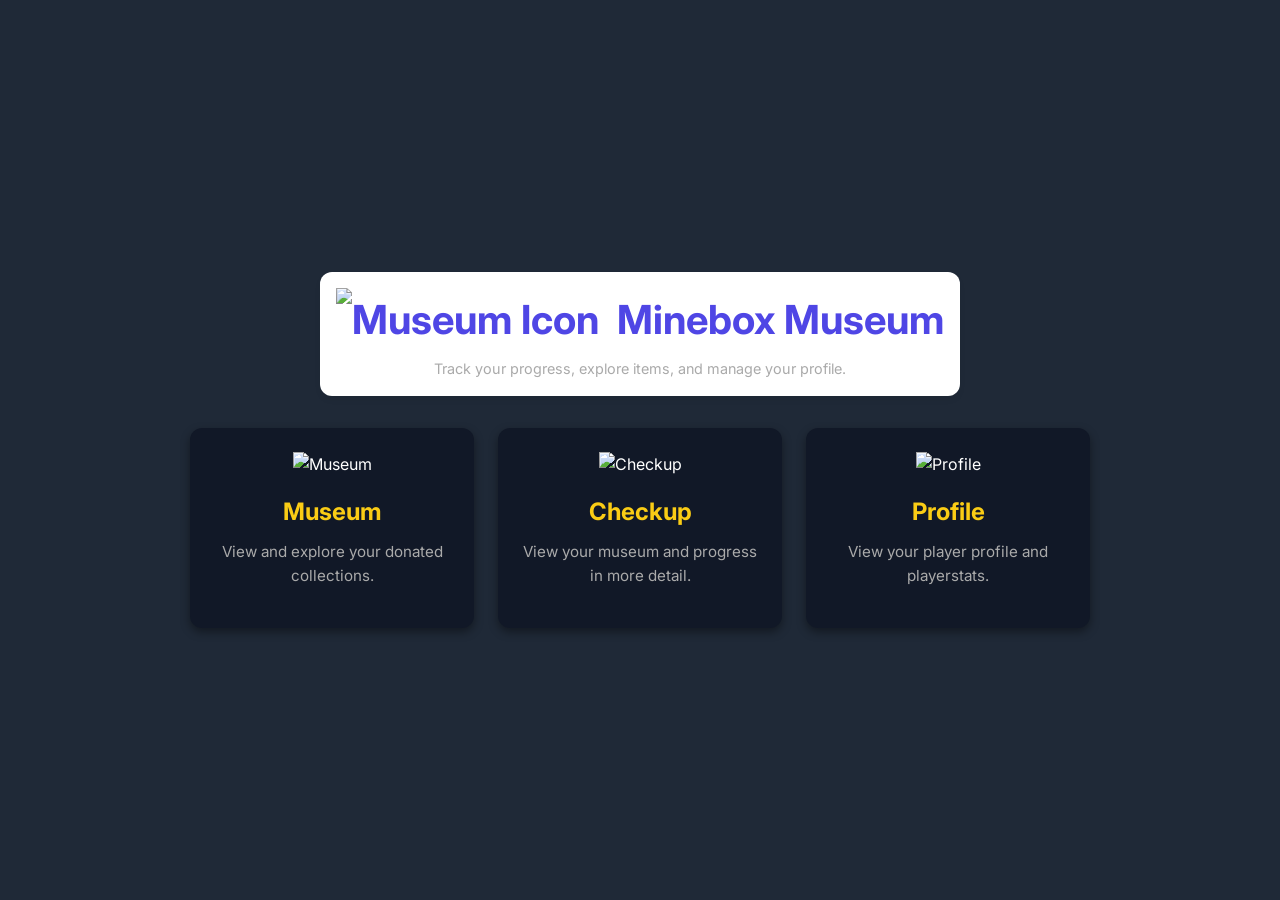
==== index.html @ c3d8159b "Add files via upload" ====
<!DOCTYPE html>
<html lang="en">
<head>
  <meta charset="UTF-8">
  <meta name="viewport" content="width=device-width, initial-scale=1.0">
  <title>Minebox Home</title>
  <link rel="stylesheet" href="style.css">
  <link rel="stylesheet" href="index.css">
  <link href="https://fonts.googleapis.com/css2?family=Inter:wght@400;600;700&display=swap" rel="stylesheet">

</head>
<body>
  <header class="header">
    <div class="header-left">
      <h1>
        <img src="pictures/skills/museum.png" alt="Museum Icon" class="title-icon">
        Minebox Museum
      </h1>
      <span class="subtitle">Track your progress, explore items, and manage your profile.</span>
    </div>
  </header>

  <div class="card-container">
<div class="card" data-link="museum.html">
      <img src="pictures/skills/museum.png" alt="Museum">
      <h2>Museum</h2>
      <p>View and explore your donated collections.</p>
    </div>

<div class="card" data-link="checkup.html">
      <img src="pictures/skills/enchanted-museum.gif" alt="Checkup">
      <h2>Checkup</h2>
      <p>View your museum and progress in more detail.</p>
    </div>

<div class="card" data-link="profile.html">
      <img src="https://vzge.me/head/50/Guest" alt="Profile">
      <h2>Profile</h2>
      <p>View your player profile and playerstats.</p>
    </div>
  </div>

  <script src="index.js"></script>
</body>
</html>
---- style.css ----
/* ============================= */
/*        GLOBAL STYLES          */
/* ============================= */

:root {
    --primary-color: #4f46e5;   /* Indigo */
    --secondary-color: #facc15; /* Yellow */
    --bg-color: #f9fafb;        /* Light background */
    --text-color: #111827;      /* Dark text */
    --border-radius: 12px;
    --transition-speed: 0.3s;
    --font-family: 'Inter', sans-serif;
}

* {
    margin: 0;
    padding: 0;
    box-sizing: border-box;
    font-family: var(--font-family);
    cursor: default;
}

body {
    background-color: var(--bg-color);
    color: var(--text-color);
    line-height: 1.6;
    transition: background-color var(--transition-speed), color var(--transition-speed);
}

a {
    text-decoration: none;
    color: var(--primary-color);
    transition: color var(--transition-speed);
}

a:hover {
    color: var(--secondary-color);
}

/* ============================= */
/*        LAYOUT & CONTAINERS    */
/* ============================= */

.container {
    width: 90%;
    max-width: 1200px;
    margin: 0 auto;
    padding: 2rem 0;
}

header {
    display: flex;
    justify-content: space-between;
    align-items: center;
    padding: 1rem 0;
    background-color: white;
    box-shadow: 0 4px 6px rgba(0,0,0,0.05);
    border-radius: var(--border-radius);
    transition: background-color var(--transition-speed);
}

nav ul {
    display: flex;
    list-style: none;
    gap: 1.5rem;
}

main {
    padding: 3rem 0;
}

footer {
    text-align: center;
    padding: 2rem 0;
    font-size: 0.9rem;
    color: #6b7280;
}

/* ============================= */
/*        BUTTON STYLES          */
/* ============================= */

.button {
    display: inline-block;
    background-color: var(--primary-color);
    color: white;
    padding: 0.7rem 1.5rem;
    border-radius: var(--border-radius);
    font-weight: 600;
    cursor: pointer;
    transition: all var(--transition-speed);
}

.button:hover {
    background-color: var(--secondary-color);
    transform: translateY(-2px);
    box-shadow: 0 4px 15px rgba(0,0,0,0.2);
}
input{
  cursor: auto;
}
/* ============================= */
/*        CARD COMPONENT         */
/* ============================= */

.card {
    background-color: white;
    padding: 2rem;
    border-radius: var(--border-radius);
    box-shadow: 0 8px 16px rgba(0,0,0,0.1);
    transition: transform var(--transition-speed), box-shadow var(--transition-speed);
}

.card:hover {
    transform: translateY(-5px);
    box-shadow: 0 12px 24px rgba(0,0,0,0.15);
}

/* ============================= */
/*        RESPONSIVE GRID        */
/* ============================= */

.grid {
    display: grid;
    gap: 2rem;
    grid-template-columns: repeat(auto-fit, minmax(250px, 1fr));
}

/* ============================= */
/*        DARK MODE              */
/* ============================= */

@media (prefers-color-scheme: dark) {
    :root {
        --bg-color: #1f2937;
        --text-color: #f3f4f6;
        --primary-color: #6366f1;
        --secondary-color: #fbbf24;
    }

    body {
        background-color: var(--bg-color);
        color: var(--text-color);
    }

    header, .card {
        background-color: #111827;
        color: var(--text-color);
    }

    a {
        color: var(--primary-color);
    }
}

/* ============================= */
/*        ANIMATIONS             */
/* ============================= */

.fade-in {
    opacity: 0;
    animation: fadeIn var(--transition-speed) ease-in forwards;
}

@keyframes fadeIn {
    to {
        opacity: 1;
    }
}

/* ============================= */
/*        UTILITIES              */
/* ============================= */

.text-center { text-align: center; }
.mt-2 { margin-top: 0.5rem; }
.mt-4 { margin-top: 1rem; }
.mb-2 { margin-bottom: 0.5rem; }
.mb-4 { margin-bottom: 1rem; }
---- index.css ----
:root {
      --primary-color: #4f46e5;
      --secondary-color: #facc15;
      --bg-color: #1f2937;
      --card-bg: #111827;
      --text-color: #fff;
    }

    body {
      margin: 0;
      font-family: "Segoe UI", sans-serif;
      background: var(--bg-color);
      color: var(--text-color);
      display: flex;
      flex-direction: column;
      align-items: center;
      justify-content: center;
      min-height: 100vh;
    }

    header {
      text-align: center;
      margin-bottom: 2rem;
      padding: 1rem;
      cursor: default;

    }

    header h1 {
      font-size: 2.5rem;
      margin: 0;
      color: var(--primary-color);
    }

    header p {
      font-size: 1.2rem;
      color: #ccc;
    }

    .card-container {
      display: grid;
      grid-template-columns: repeat(auto-fit, minmax(250px, 1fr));
      gap: 1.5rem;
      width: 90%;
      max-width: 900px;
    }

    .card {
      background: var(--card-bg);
      border-radius: 12px;
      padding: 1.5rem;
      text-align: center;
      box-shadow: 0 4px 10px rgba(0,0,0,0.4);
      transition: transform 0.2s ease, box-shadow 0.2s ease;
      
    }

    .card:hover {
      transform: translateY(-5px);
      box-shadow: 0 6px 14px rgba(0,0,0,0.6);
    }

    .card img {
      width: 64px;
      height: 64px;
      margin-bottom: 1rem;
      image-rendering: pixelated;
    }

    .card h2 {
      margin: 0 0 0.5rem;
      color: var(--secondary-color);
      cursor: default;
    }

    .card p {
      margin: 0 0 1rem;
      font-size: 0.95rem;
      color: #aaa;
      cursor: default;

    }

    .card a {
      display: inline-block;
      padding: 0.5rem 1.2rem;
      background: var(--primary-color);
      color: #fff;
      text-decoration: none;
      border-radius: 8px;
      transition: background 0.2s ease;
    }

    .card a:hover {
      background: #275876;
    }
.title-icon {
  width: 32px;
  height: 32px;
  margin-right: 0.6rem;
}

.subtitle {
  display: block;
  font-size: 0.9rem;
  font-weight: 400;
  margin-top: 0.3rem;
  color: #aaa;
}
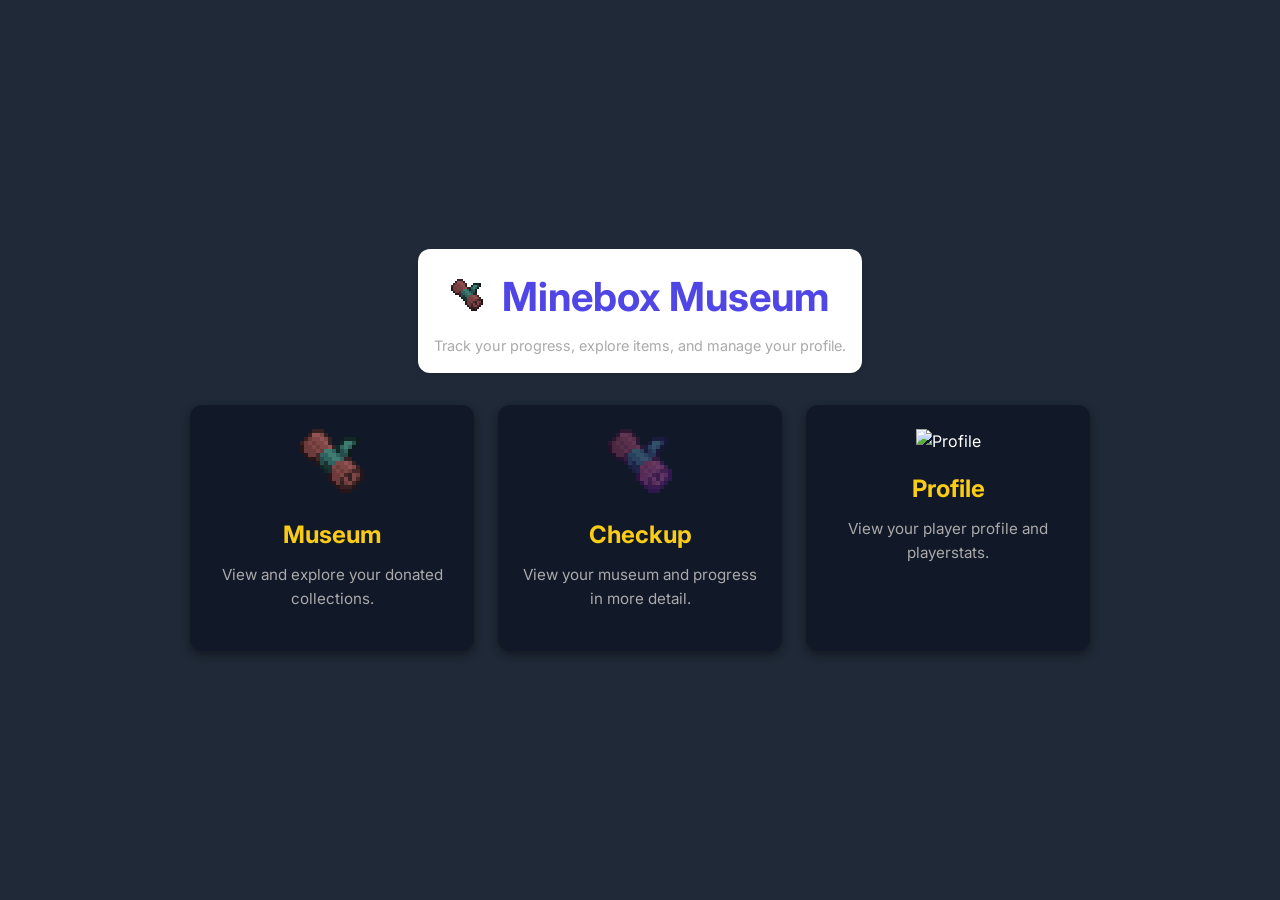
==== commit 2b899f84: "Update index.html" ====
--- a/index.html
+++ b/index.html
@@ -21,7 +21,7 @@
   </header>
 
   <div class="card-container">
-<div class="card" data-link="museum.html">
+<div class="card" data-link="/museum/museum.html">
       <img src="pictures/skills/museum.png" alt="Museum">
       <h2>Museum</h2>
       <p>View and explore your donated collections.</p>
@@ -43,3 +43,4 @@
   <script src="index.js"></script>
 </body>
 </html>
+
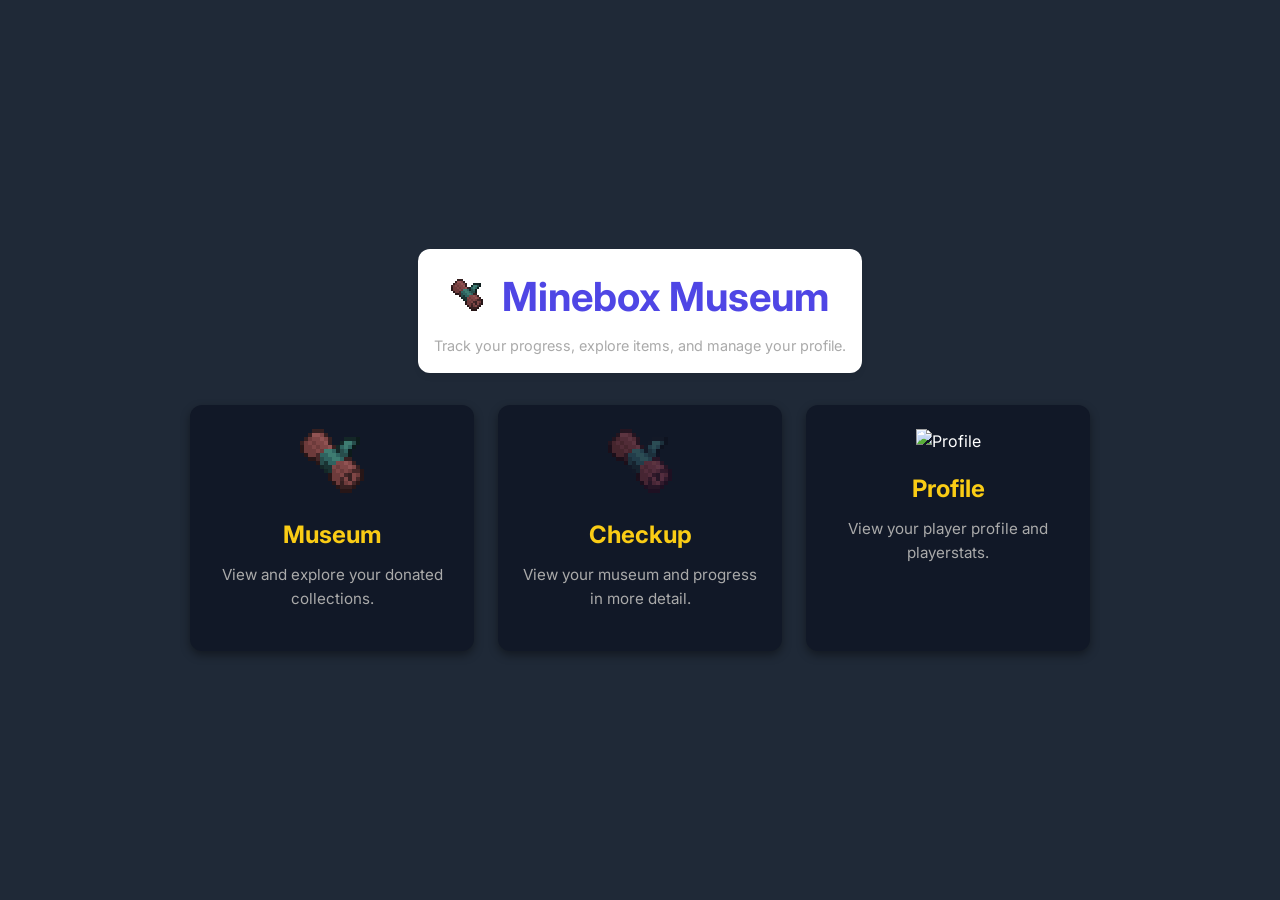
==== commit 6dc6bc7a: "Fix link in card to museum page" ====
--- a/index.html
+++ b/index.html
@@ -21,7 +21,7 @@
   </header>
 
   <div class="card-container">
-<div class="card" data-link="/museum/museum.html">
+<div class="card" data-link="/Minebox-Museum//museum/museum.html">
       <img src="pictures/skills/museum.png" alt="Museum">
       <h2>Museum</h2>
       <p>View and explore your donated collections.</p>
@@ -44,3 +44,4 @@
 </body>
 </html>
 
+
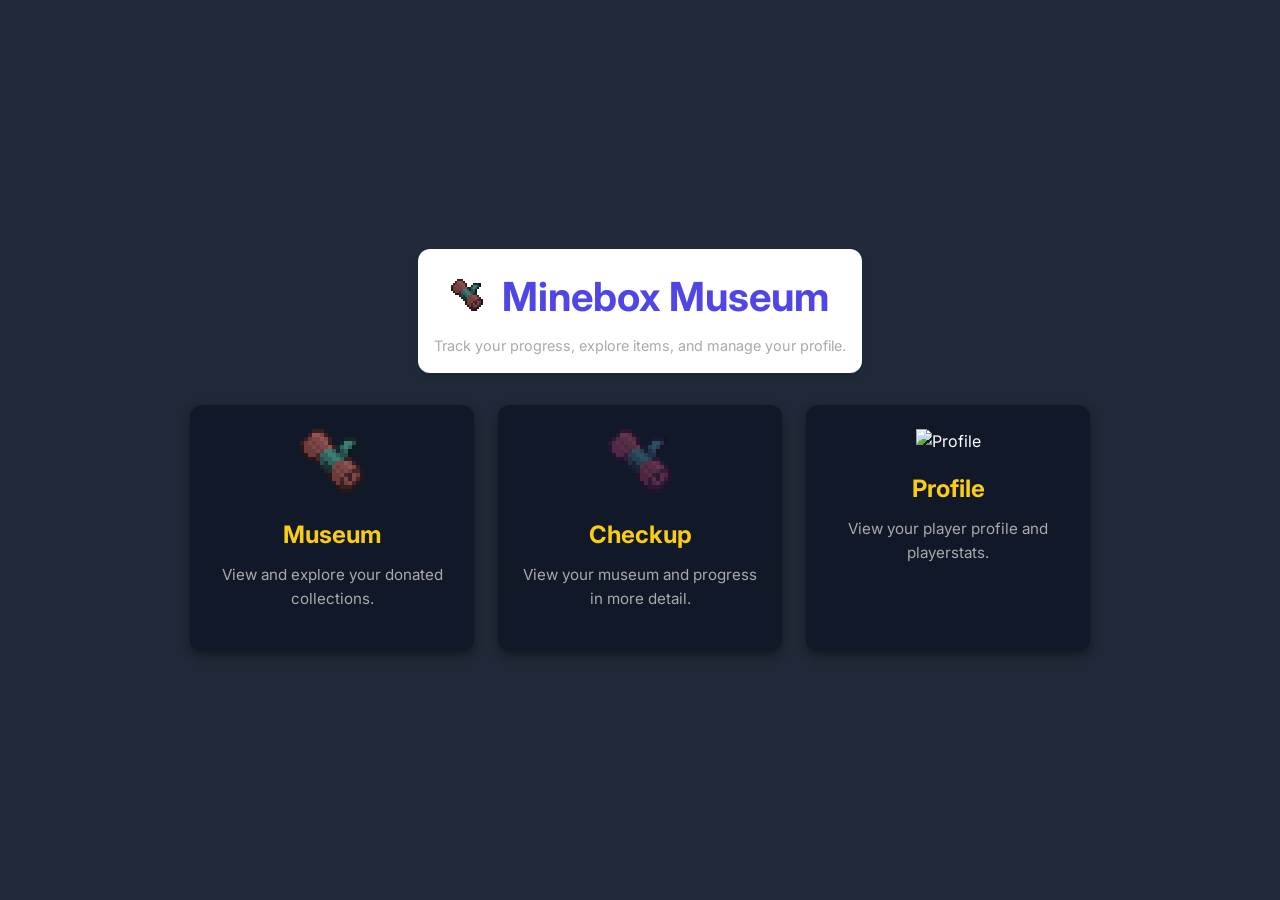
==== commit 50b75a94: "Fix links in card elements in index.html Updated links in card elements to reflect new paths." ====
--- a/index.html
+++ b/index.html
@@ -21,19 +21,19 @@
   </header>
 
   <div class="card-container">
-<div class="card" data-link="/Minebox-Museum//museum/museum.html">
+<div class="card" data-link="/Minebox-Museum/museum/museum.html">
       <img src="pictures/skills/museum.png" alt="Museum">
       <h2>Museum</h2>
       <p>View and explore your donated collections.</p>
     </div>
 
-<div class="card" data-link="checkup.html">
+<div class="card" data-link="/Minebox-Museum/checkup/checkup.html">
       <img src="pictures/skills/enchanted-museum.gif" alt="Checkup">
       <h2>Checkup</h2>
       <p>View your museum and progress in more detail.</p>
     </div>
 
-<div class="card" data-link="profile.html">
+<div class="card" data-link="/Minebox-Museum/profile/profile.html">
       <img src="https://vzge.me/head/50/Guest" alt="Profile">
       <h2>Profile</h2>
       <p>View your player profile and playerstats.</p>
@@ -45,3 +45,4 @@
 </html>
 
 
+
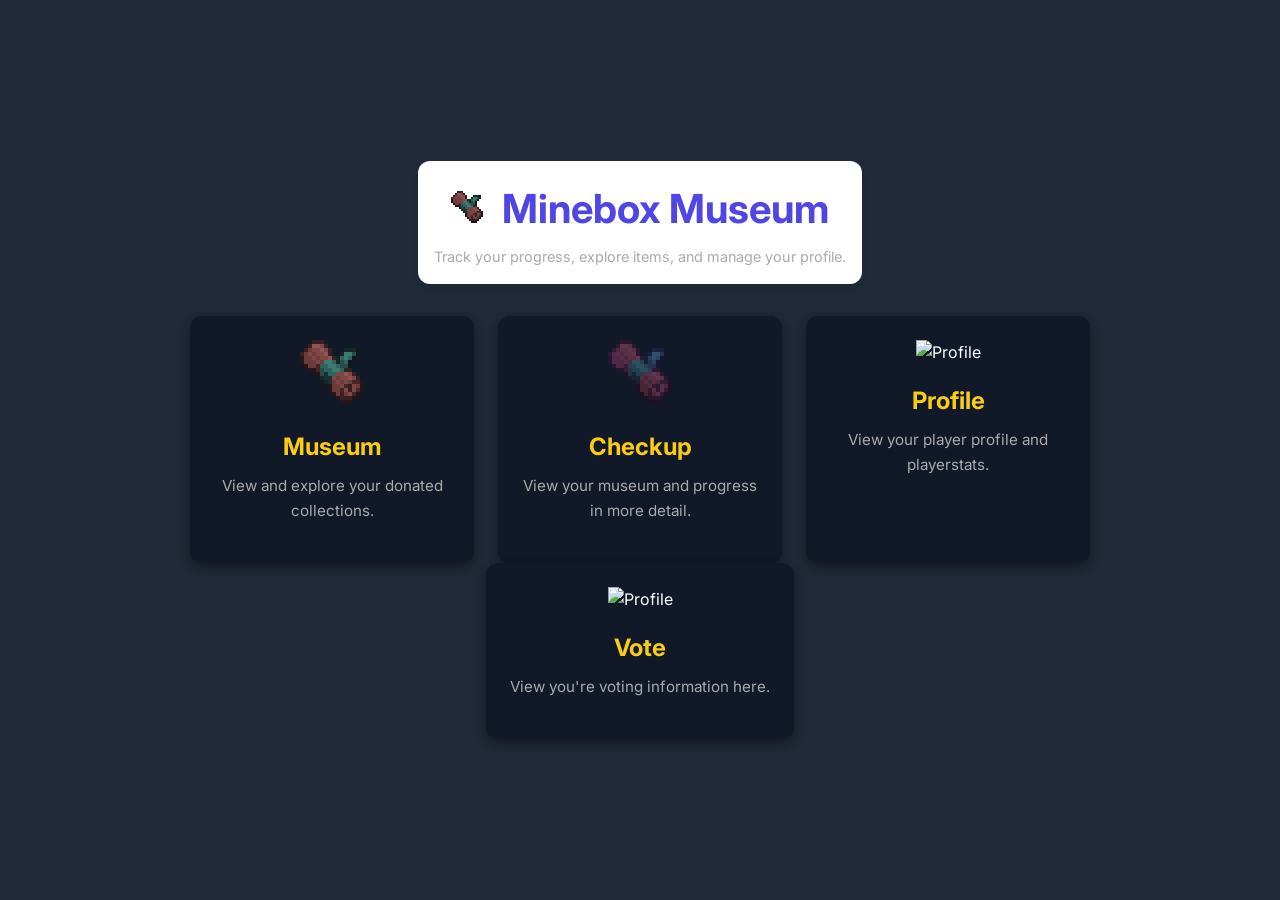
==== commit 1ba24bfc: "Add voting card to index.html Added a new voting card to the card container." ====
--- a/index.html
+++ b/index.html
@@ -39,6 +39,12 @@
       <p>View your player profile and playerstats.</p>
     </div>
   </div>
+  <div class="card" data-link="/Minebox-Museum/vote/vote.html">
+      <img src="https://vzge.me/head/50/Guest" alt="Profile">
+      <h2>Vote</h2>
+      <p>View you're voting information here.</p>
+    </div>
+  </div>
 
   <script src="index.js"></script>
 </body>
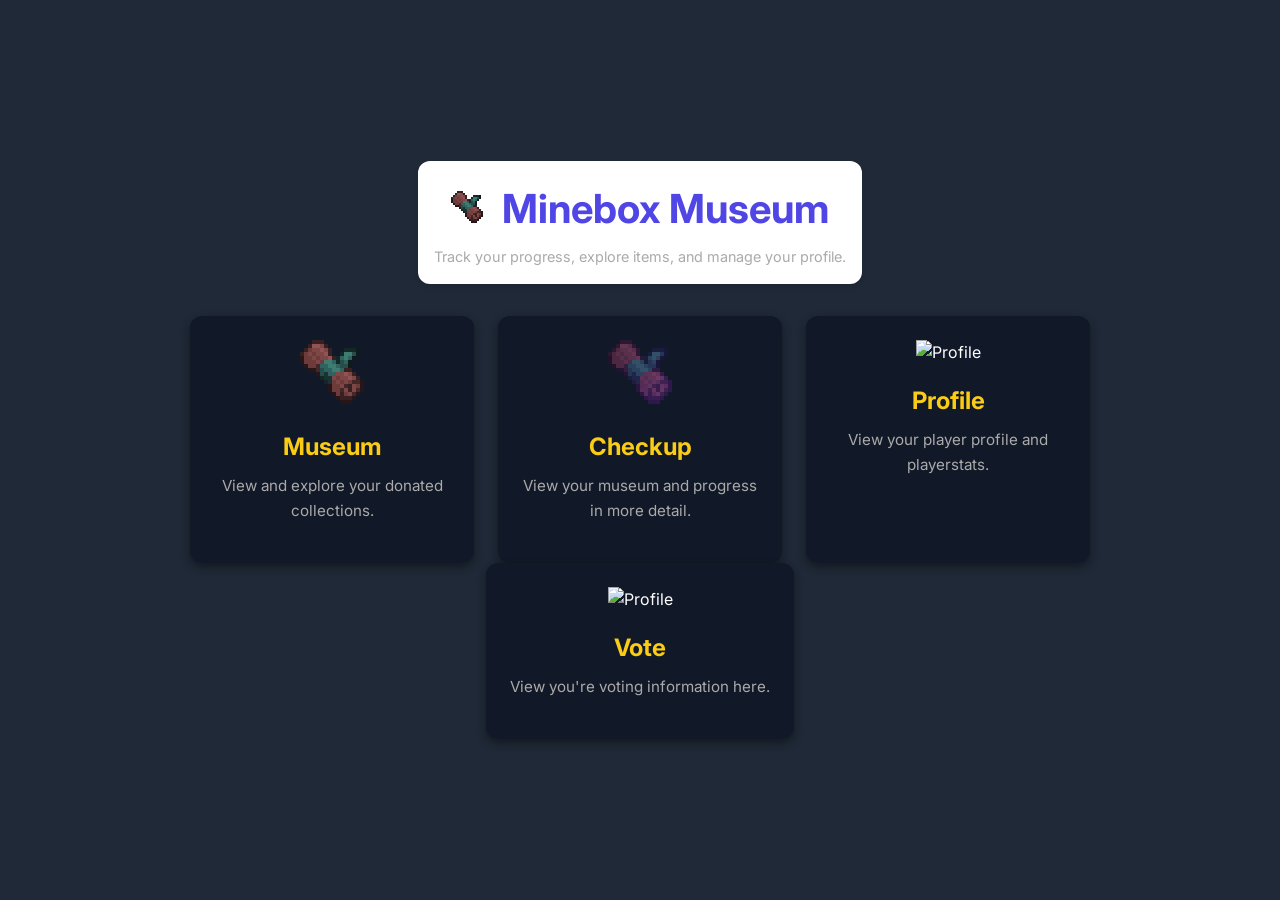
==== commit 3285d488: "Fix HTML formatting and structure" ====
--- a/index.html
+++ b/index.html
@@ -39,7 +39,8 @@
       <p>View your player profile and playerstats.</p>
     </div>
   </div>
-  <div class="card" data-link="/Minebox-Museum/vote/vote.html">
+  
+<div class="card" data-link="/Minebox-Museum/vote/vote.html">
       <img src="https://vzge.me/head/50/Guest" alt="Profile">
       <h2>Vote</h2>
       <p>View you're voting information here.</p>
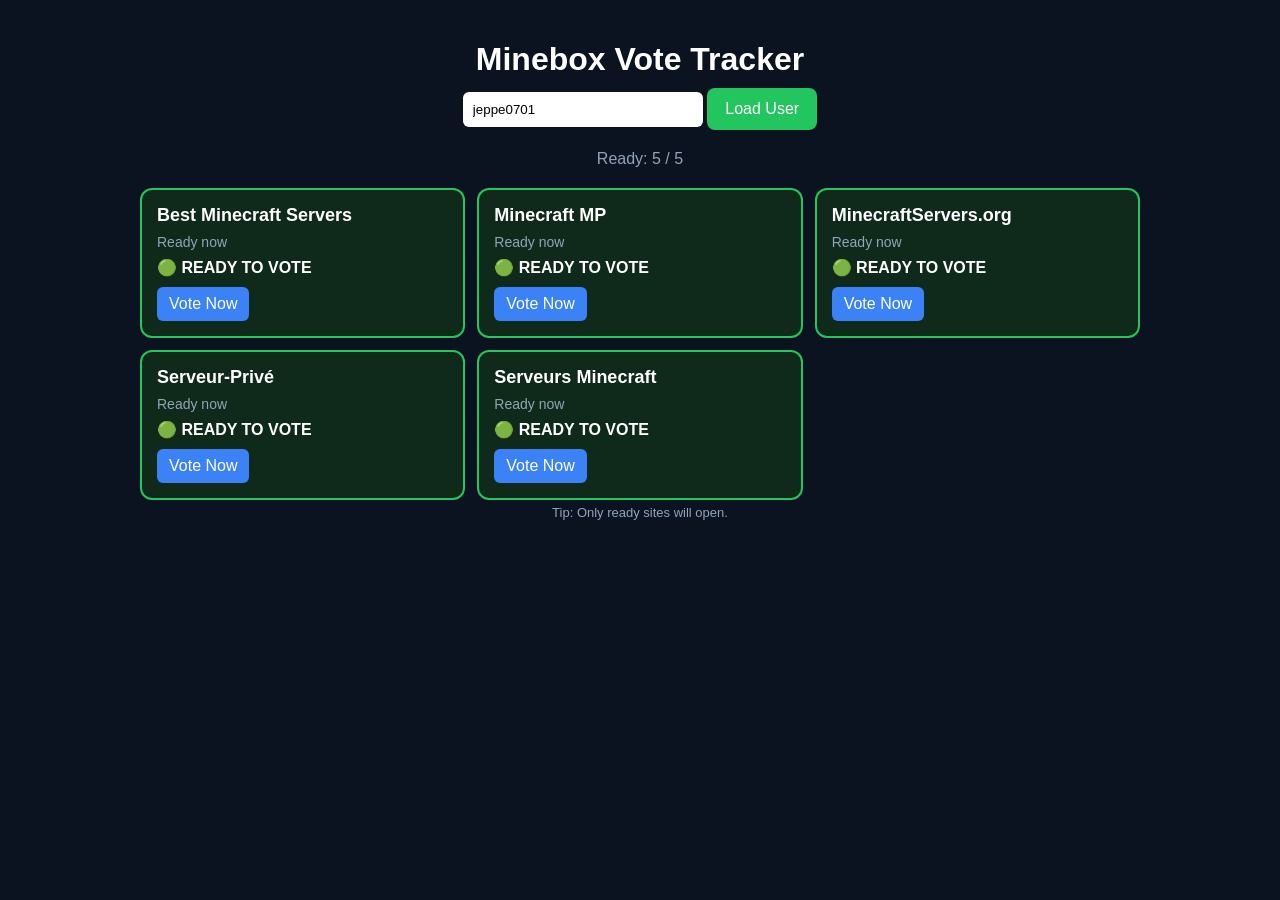
==== commit e94efe30: "Add files via upload" ====
--- a/index.html
+++ b/index.html
@@ -1,55 +1,303 @@
 <!DOCTYPE html>
-<html lang="en">
+<html>
 <head>
-  <meta charset="UTF-8">
-  <meta name="viewport" content="width=device-width, initial-scale=1.0">
-  <title>Minebox Home</title>
-  <link rel="stylesheet" href="style.css">
-  <link rel="stylesheet" href="index.css">
-  <link href="https://fonts.googleapis.com/css2?family=Inter:wght@400;600;700&display=swap" rel="stylesheet">
-
+    <title>Minebox Vote Tracker</title>
+
+    <style>
+    body {
+        margin: 0;
+        font-family: Arial, sans-serif;
+        background: #0b1220;
+        color: white;
+        padding: 20px;
+    }
+
+    h1 {
+        text-align: center;
+        margin-bottom: 10px;
+    }
+
+    #summary {
+        text-align: center;
+        margin-bottom: 20px;
+        color: #94a3b8;
+    }
+
+    .grid {
+        display: grid;
+        grid-template-columns: repeat(auto-fit, minmax(250px, 1fr));
+        gap: 12px;
+        max-width: 1000px;
+        margin: auto;
+    }
+
+    .card {
+        padding: 15px;
+        border-radius: 12px;
+        background: #1f2937;
+        border: 2px solid transparent;
+    }
+
+    .ready {
+        border-color: #22c55e;
+        background: #0f2a1b;
+    }
+
+    .waiting {
+        border-color: #ef4444;
+    }
+
+    .title {
+        font-weight: bold;
+        font-size: 18px;
+        margin-bottom: 8px;
+    }
+
+    .time {
+        color: #94a3b8;
+        font-size: 14px;
+        margin-bottom: 8px;
+    }
+
+    .status {
+        margin-bottom: 10px;
+        font-weight: bold;
+    }
+
+    a {
+        display: inline-block;
+        padding: 8px 12px;
+        background: #3b82f6;
+        color: white;
+        text-decoration: none;
+        border-radius: 6px;
+    }
+    button {
+    padding: 12px 18px;
+    border: none;
+    border-radius: 8px;
+    cursor: pointer;
+    font-size: 16px;
+    background: #22c55e;
+    color: white;
+}
+
+button:hover {
+    opacity: 0.9;
+}
+</style>
 </head>
 <body>
-  <header class="header">
-    <div class="header-left">
-      <h1>
-        <img src="pictures/skills/museum.png" alt="Museum Icon" class="title-icon">
-        Minebox Museum
-      </h1>
-      <span class="subtitle">Track your progress, explore items, and manage your profile.</span>
-    </div>
-  </header>
-
-  <div class="card-container">
-<div class="card" data-link="/Minebox-Museum/museum/museum.html">
-      <img src="pictures/skills/museum.png" alt="Museum">
-      <h2>Museum</h2>
-      <p>View and explore your donated collections.</p>
-    </div>
-
-<div class="card" data-link="/Minebox-Museum/checkup/checkup.html">
-      <img src="pictures/skills/enchanted-museum.gif" alt="Checkup">
-      <h2>Checkup</h2>
-      <p>View your museum and progress in more detail.</p>
-    </div>
-
-<div class="card" data-link="/Minebox-Museum/profile/profile.html">
-      <img src="https://vzge.me/head/50/Guest" alt="Profile">
-      <h2>Profile</h2>
-      <p>View your player profile and playerstats.</p>
-    </div>
-  </div>
-  
-<div class="card" data-link="/Minebox-Museum/vote/vote.html">
-      <img src="https://vzge.me/head/50/Guest" alt="Profile">
-      <h2>Vote</h2>
-      <p>View you're voting information here.</p>
-    </div>
-  </div>
-
-  <script src="index.js"></script>
+
+<h1>Minebox Vote Tracker</h1>
+
+<div style="text-align:center; margin-bottom:20px;">
+    <input
+        id="usernameInput"
+        placeholder="Enter username"
+        value="jeppe0701"
+        style="
+            padding:10px;
+            border-radius:6px;
+            border:none;
+            width:220px;
+        "
+    >
+
+    <button id="loadUserBtn">
+        Load User
+    </button>
+</div>
+
+<div id="summary">Loading...</div>
+
+<div id="votes" class="grid">Loading...</div>
+
+<div id="hint" style="text-align:center; color:#94a3b8; font-size:13px; margin-top:5px;">
+    Tip: Only ready sites will open.
+</div>
 </body>
-</html>
-
-
-
+
+    <script>
+    
+let currentUser = "jeppe0701";
+
+if ("Notification" in window && Notification.permission !== "granted") {
+    Notification.requestPermission();
+}
+const SITES = {
+  "Best Minecraft Servers": {
+    name: "Best Minecraft Servers",
+    url: "https://best-minecraft-servers.co/server-minebox.26336/vote"
+  },
+  "Minecraft-MP.com": {
+    name: "Minecraft MP",
+    url: "https://minecraft-mp.com/server/358777/vote"
+  },
+  "MinecraftServers.org": {
+    name: "MinecraftServers.org",
+    url: "https://minecraftservers.org/vote/668761"
+  },
+  "ServeurPrive": {
+    name: "Serveur-Privé",
+    url: "https://serveur-prive.net/minecraft/minebox/vote"
+  },
+  "Serveurs Minecraft": {
+    name: "Serveurs Minecraft",
+    url: "https://www.serveursminecraft.org/serveur/6292/"
+  }
+};
+
+let voteData = {};
+let readySites = [];
+let previousState = {};
+
+function notify(siteName, url) {
+
+    if (Notification.permission !== "granted") return;
+
+    const notification = new Notification("🟢 Vote Ready!", {
+        body: `${siteName} is ready to vote`,
+        icon: "https://www.minecraft.net/etc.clientlibs/minecraft/clientlibs/main/resources/favicon.ico"
+    });
+
+    // 🔥 click opens site
+    notification.onclick = () => {
+        window.open(url, "_blank");
+    };
+}
+
+function render() {
+    const container = document.getElementById("votes");
+
+    const now = Date.now();
+
+    const entries = Object.keys(SITES).map(siteKey => {
+
+        const dateString = voteData[siteKey];
+
+        const voteTime = dateString ? new Date(dateString).getTime() : null;
+
+        // 🔥 KEY FIX: if missing from API → READY
+        const ready = !voteTime;
+
+        let diff = null;
+
+        if (!ready) {
+            diff = voteTime - now;
+        }
+
+        return {
+            site: siteKey,
+            voteTime,
+            diff,
+            ready
+        };
+    });
+
+    entries.sort((a, b) => b.ready - a.ready);
+
+    let readyCount = 0;
+    readySites = [];
+
+    container.innerHTML = "";
+
+    for (const item of entries) {
+
+        const siteInfo = SITES[item.site];
+const wasReady = previousState[item.site];
+const isReady = item.ready;
+
+// 🔥 trigger ONLY when it changes from false → true
+if (!wasReady && isReady) {
+    notify(siteInfo.name, siteInfo.url);
+}
+
+previousState[item.site] = isReady;
+        if (item.ready) {
+            readyCount++;
+            if (siteInfo?.url) {
+                readySites.push(siteInfo.url);
+            }
+        }
+
+        let statusText;
+
+        if (item.ready) {
+            statusText = "🟢 READY TO VOTE";
+        } else {
+            const hours = Math.floor(item.diff / 3600000);
+            const minutes = Math.floor((item.diff % 3600000) / 60000);
+            const seconds = Math.floor((item.diff % 60000) / 1000);
+
+            statusText = `⏳ ${hours}h ${minutes}m ${seconds}s`;
+        }
+
+        container.innerHTML += `
+            <div class="card ${item.ready ? "ready" : "waiting"}">
+
+                <div class="title">
+                    ${siteInfo.name}
+                </div>
+
+                <div class="time">
+                    ${item.ready ? "Ready now" : new Date(item.voteTime).toLocaleString()}
+                </div>
+
+                <div class="status">
+                    ${statusText}
+                </div>
+
+                <a href="${siteInfo.url}" target="_blank">
+                    Vote Now
+                </a>
+
+            </div>
+        `;
+    }
+
+    document.getElementById("summary").innerText =
+        `Ready: ${readyCount} / ${entries.length}`;
+}
+
+async function loadVotes() {
+  try {
+const res = await fetch(
+    `https://api.minebox.co/votes/${currentUser}`
+);
+voteData = await res.json();
+    render();
+  } catch (err) {
+    document.getElementById("votes").innerHTML =
+      "Failed to load API data.";
+    console.error(err);
+  }
+}
+
+// initial load
+loadVotes();
+
+// live updates
+setInterval(render, 1000);
+setInterval(loadVotes, 60000);
+document
+    .getElementById("loadUserBtn")
+    .addEventListener("click", () => {
+
+        const username =
+            document
+                .getElementById("usernameInput")
+                .value
+                .trim();
+
+        if (!username) {
+            alert("Enter a username.");
+            return;
+        }
+
+        currentUser = username;
+
+        loadVotes();
+    });
+</script>
+</html>
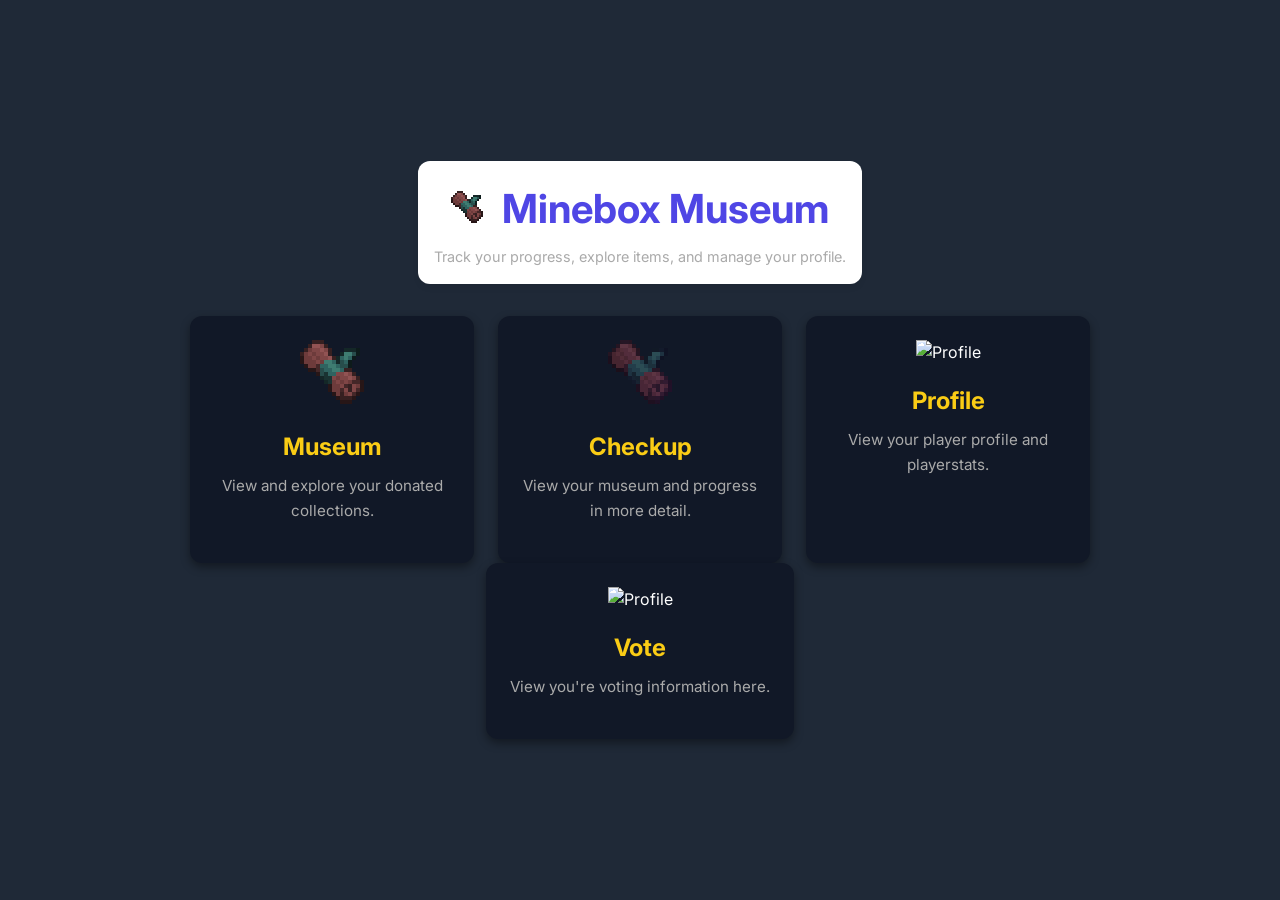
==== commit 0cbb249a: "Revert index.html to previous commit" ====
--- a/index.html
+++ b/index.html
@@ -1,303 +1,54 @@
-<!DOCTYPE html>
-<html>
-<head>
-    <title>Minebox Vote Tracker</title>
-
-    <style>
-    body {
-        margin: 0;
-        font-family: Arial, sans-serif;
-        background: #0b1220;
-        color: white;
-        padding: 20px;
-    }
-
-    h1 {
-        text-align: center;
-        margin-bottom: 10px;
-    }
-
-    #summary {
-        text-align: center;
-        margin-bottom: 20px;
-        color: #94a3b8;
-    }
-
-    .grid {
-        display: grid;
-        grid-template-columns: repeat(auto-fit, minmax(250px, 1fr));
-        gap: 12px;
-        max-width: 1000px;
-        margin: auto;
-    }
-
-    .card {
-        padding: 15px;
-        border-radius: 12px;
-        background: #1f2937;
-        border: 2px solid transparent;
-    }
-
-    .ready {
-        border-color: #22c55e;
-        background: #0f2a1b;
-    }
-
-    .waiting {
-        border-color: #ef4444;
-    }
-
-    .title {
-        font-weight: bold;
-        font-size: 18px;
-        margin-bottom: 8px;
-    }
-
-    .time {
-        color: #94a3b8;
-        font-size: 14px;
-        margin-bottom: 8px;
-    }
-
-    .status {
-        margin-bottom: 10px;
-        font-weight: bold;
-    }
-
-    a {
-        display: inline-block;
-        padding: 8px 12px;
-        background: #3b82f6;
-        color: white;
-        text-decoration: none;
-        border-radius: 6px;
-    }
-    button {
-    padding: 12px 18px;
-    border: none;
-    border-radius: 8px;
-    cursor: pointer;
-    font-size: 16px;
-    background: #22c55e;
-    color: white;
-}
-
-button:hover {
-    opacity: 0.9;
-}
-</style>
-</head>
-<body>
-
-<h1>Minebox Vote Tracker</h1>
-
-<div style="text-align:center; margin-bottom:20px;">
-    <input
-        id="usernameInput"
-        placeholder="Enter username"
-        value="jeppe0701"
-        style="
-            padding:10px;
-            border-radius:6px;
-            border:none;
-            width:220px;
-        "
-    >
-
-    <button id="loadUserBtn">
-        Load User
-    </button>
-</div>
-
-<div id="summary">Loading...</div>
-
-<div id="votes" class="grid">Loading...</div>
-
-<div id="hint" style="text-align:center; color:#94a3b8; font-size:13px; margin-top:5px;">
-    Tip: Only ready sites will open.
-</div>
-</body>
-
-    <script>
-    
-let currentUser = "jeppe0701";
-
-if ("Notification" in window && Notification.permission !== "granted") {
-    Notification.requestPermission();
-}
-const SITES = {
-  "Best Minecraft Servers": {
-    name: "Best Minecraft Servers",
-    url: "https://best-minecraft-servers.co/server-minebox.26336/vote"
-  },
-  "Minecraft-MP.com": {
-    name: "Minecraft MP",
-    url: "https://minecraft-mp.com/server/358777/vote"
-  },
-  "MinecraftServers.org": {
-    name: "MinecraftServers.org",
-    url: "https://minecraftservers.org/vote/668761"
-  },
-  "ServeurPrive": {
-    name: "Serveur-Privé",
-    url: "https://serveur-prive.net/minecraft/minebox/vote"
-  },
-  "Serveurs Minecraft": {
-    name: "Serveurs Minecraft",
-    url: "https://www.serveursminecraft.org/serveur/6292/"
-  }
-};
-
-let voteData = {};
-let readySites = [];
-let previousState = {};
-
-function notify(siteName, url) {
-
-    if (Notification.permission !== "granted") return;
-
-    const notification = new Notification("🟢 Vote Ready!", {
-        body: `${siteName} is ready to vote`,
-        icon: "https://www.minecraft.net/etc.clientlibs/minecraft/clientlibs/main/resources/favicon.ico"
-    });
-
-    // 🔥 click opens site
-    notification.onclick = () => {
-        window.open(url, "_blank");
-    };
-}
-
-function render() {
-    const container = document.getElementById("votes");
-
-    const now = Date.now();
-
-    const entries = Object.keys(SITES).map(siteKey => {
-
-        const dateString = voteData[siteKey];
-
-        const voteTime = dateString ? new Date(dateString).getTime() : null;
-
-        // 🔥 KEY FIX: if missing from API → READY
-        const ready = !voteTime;
-
-        let diff = null;
-
-        if (!ready) {
-            diff = voteTime - now;
-        }
-
-        return {
-            site: siteKey,
-            voteTime,
-            diff,
-            ready
-        };
-    });
-
-    entries.sort((a, b) => b.ready - a.ready);
-
-    let readyCount = 0;
-    readySites = [];
-
-    container.innerHTML = "";
-
-    for (const item of entries) {
-
-        const siteInfo = SITES[item.site];
-const wasReady = previousState[item.site];
-const isReady = item.ready;
-
-// 🔥 trigger ONLY when it changes from false → true
-if (!wasReady && isReady) {
-    notify(siteInfo.name, siteInfo.url);
-}
-
-previousState[item.site] = isReady;
-        if (item.ready) {
-            readyCount++;
-            if (siteInfo?.url) {
-                readySites.push(siteInfo.url);
-            }
-        }
-
-        let statusText;
-
-        if (item.ready) {
-            statusText = "🟢 READY TO VOTE";
-        } else {
-            const hours = Math.floor(item.diff / 3600000);
-            const minutes = Math.floor((item.diff % 3600000) / 60000);
-            const seconds = Math.floor((item.diff % 60000) / 1000);
-
-            statusText = `⏳ ${hours}h ${minutes}m ${seconds}s`;
-        }
-
-        container.innerHTML += `
-            <div class="card ${item.ready ? "ready" : "waiting"}">
-
-                <div class="title">
-                    ${siteInfo.name}
-                </div>
-
-                <div class="time">
-                    ${item.ready ? "Ready now" : new Date(item.voteTime).toLocaleString()}
-                </div>
-
-                <div class="status">
-                    ${statusText}
-                </div>
-
-                <a href="${siteInfo.url}" target="_blank">
-                    Vote Now
-                </a>
-
-            </div>
-        `;
-    }
-
-    document.getElementById("summary").innerText =
-        `Ready: ${readyCount} / ${entries.length}`;
-}
-
-async function loadVotes() {
-  try {
-const res = await fetch(
-    `https://api.minebox.co/votes/${currentUser}`
-);
-voteData = await res.json();
-    render();
-  } catch (err) {
-    document.getElementById("votes").innerHTML =
-      "Failed to load API data.";
-    console.error(err);
-  }
-}
-
-// initial load
-loadVotes();
-
-// live updates
-setInterval(render, 1000);
-setInterval(loadVotes, 60000);
-document
-    .getElementById("loadUserBtn")
-    .addEventListener("click", () => {
-
-        const username =
-            document
-                .getElementById("usernameInput")
-                .value
-                .trim();
-
-        if (!username) {
-            alert("Enter a username.");
-            return;
-        }
-
-        currentUser = username;
-
-        loadVotes();
-    });
-</script>
-</html>+<!DOCTYPE html>
+<html lang="en">
+<head>
+  <meta charset="UTF-8">
+  <meta name="viewport" content="width=device-width, initial-scale=1.0">
+  <title>Minebox Home</title>
+  <link rel="stylesheet" href="style.css">
+  <link rel="stylesheet" href="index.css">
+  <link href="https://fonts.googleapis.com/css2?family=Inter:wght@400;600;700&display=swap" rel="stylesheet">
+
+</head>
+<body>
+  <header class="header">
+    <div class="header-left">
+      <h1>
+        <img src="pictures/skills/museum.png" alt="Museum Icon" class="title-icon">
+        Minebox Museum
+      </h1>
+      <span class="subtitle">Track your progress, explore items, and manage your profile.</span>
+    </div>
+  </header>
+
+  <div class="card-container">
+<div class="card" data-link="/Minebox-Museum/museum/museum.html">
+      <img src="pictures/skills/museum.png" alt="Museum">
+      <h2>Museum</h2>
+      <p>View and explore your donated collections.</p>
+    </div>
+
+<div class="card" data-link="/Minebox-Museum/checkup/checkup.html">
+      <img src="pictures/skills/enchanted-museum.gif" alt="Checkup">
+      <h2>Checkup</h2>
+      <p>View your museum and progress in more detail.</p>
+    </div>
+
+<div class="card" data-link="/Minebox-Museum/profile/profile.html">
+      <img src="https://vzge.me/head/50/Guest" alt="Profile">
+      <h2>Profile</h2>
+      <p>View your player profile and playerstats.</p>
+    </div>
+  </div>
+  
+<div class="card" data-link="/Minebox-Museum/vote/vote.html">
+      <img src="https://vzge.me/head/50/Guest" alt="Profile">
+      <h2>Vote</h2>
+      <p>View you're voting information here.</p>
+    </div>
+  </div>
+
+  <script src="index.js"></script>
+</body>
+</html>
+
+
--- a/style.css
+++ b/style.css
@@ -0,0 +1,179 @@
+/* ============================= */
+/*        GLOBAL STYLES          */
+/* ============================= */
+
+:root {
+    --primary-color: #4f46e5;   /* Indigo */
+    --secondary-color: #facc15; /* Yellow */
+    --bg-color: #f9fafb;        /* Light background */
+    --text-color: #111827;      /* Dark text */
+    --border-radius: 12px;
+    --transition-speed: 0.3s;
+    --font-family: 'Inter', sans-serif;
+}
+
+* {
+    margin: 0;
+    padding: 0;
+    box-sizing: border-box;
+    font-family: var(--font-family);
+    cursor: default;
+}
+
+body {
+    background-color: var(--bg-color);
+    color: var(--text-color);
+    line-height: 1.6;
+    transition: background-color var(--transition-speed), color var(--transition-speed);
+}
+
+a {
+    text-decoration: none;
+    color: var(--primary-color);
+    transition: color var(--transition-speed);
+}
+
+a:hover {
+    color: var(--secondary-color);
+}
+
+/* ============================= */
+/*        LAYOUT & CONTAINERS    */
+/* ============================= */
+
+.container {
+    width: 90%;
+    max-width: 1200px;
+    margin: 0 auto;
+    padding: 2rem 0;
+}
+
+header {
+    display: flex;
+    justify-content: space-between;
+    align-items: center;
+    padding: 1rem 0;
+    background-color: white;
+    box-shadow: 0 4px 6px rgba(0,0,0,0.05);
+    border-radius: var(--border-radius);
+    transition: background-color var(--transition-speed);
+}
+
+nav ul {
+    display: flex;
+    list-style: none;
+    gap: 1.5rem;
+}
+
+main {
+    padding: 3rem 0;
+}
+
+footer {
+    text-align: center;
+    padding: 2rem 0;
+    font-size: 0.9rem;
+    color: #6b7280;
+}
+
+/* ============================= */
+/*        BUTTON STYLES          */
+/* ============================= */
+
+.button {
+    display: inline-block;
+    background-color: var(--primary-color);
+    color: white;
+    padding: 0.7rem 1.5rem;
+    border-radius: var(--border-radius);
+    font-weight: 600;
+    cursor: pointer;
+    transition: all var(--transition-speed);
+}
+
+.button:hover {
+    background-color: var(--secondary-color);
+    transform: translateY(-2px);
+    box-shadow: 0 4px 15px rgba(0,0,0,0.2);
+}
+input{
+  cursor: auto;
+}
+/* ============================= */
+/*        CARD COMPONENT         */
+/* ============================= */
+
+.card {
+    background-color: white;
+    padding: 2rem;
+    border-radius: var(--border-radius);
+    box-shadow: 0 8px 16px rgba(0,0,0,0.1);
+    transition: transform var(--transition-speed), box-shadow var(--transition-speed);
+}
+
+.card:hover {
+    transform: translateY(-5px);
+    box-shadow: 0 12px 24px rgba(0,0,0,0.15);
+}
+
+/* ============================= */
+/*        RESPONSIVE GRID        */
+/* ============================= */
+
+.grid {
+    display: grid;
+    gap: 2rem;
+    grid-template-columns: repeat(auto-fit, minmax(250px, 1fr));
+}
+
+/* ============================= */
+/*        DARK MODE              */
+/* ============================= */
+
+@media (prefers-color-scheme: dark) {
+    :root {
+        --bg-color: #1f2937;
+        --text-color: #f3f4f6;
+        --primary-color: #6366f1;
+        --secondary-color: #fbbf24;
+    }
+
+    body {
+        background-color: var(--bg-color);
+        color: var(--text-color);
+    }
+
+    header, .card {
+        background-color: #111827;
+        color: var(--text-color);
+    }
+
+    a {
+        color: var(--primary-color);
+    }
+}
+
+/* ============================= */
+/*        ANIMATIONS             */
+/* ============================= */
+
+.fade-in {
+    opacity: 0;
+    animation: fadeIn var(--transition-speed) ease-in forwards;
+}
+
+@keyframes fadeIn {
+    to {
+        opacity: 1;
+    }
+}
+
+/* ============================= */
+/*        UTILITIES              */
+/* ============================= */
+
+.text-center { text-align: center; }
+.mt-2 { margin-top: 0.5rem; }
+.mt-4 { margin-top: 1rem; }
+.mb-2 { margin-bottom: 0.5rem; }
+.mb-4 { margin-bottom: 1rem; }
--- a/index.css
+++ b/index.css
@@ -0,0 +1,110 @@
+
+    :root {
+      --primary-color: #4f46e5;
+      --secondary-color: #facc15;
+      --bg-color: #1f2937;
+      --card-bg: #111827;
+      --text-color: #fff;
+    }
+
+    body {
+      margin: 0;
+      font-family: "Segoe UI", sans-serif;
+      background: var(--bg-color);
+      color: var(--text-color);
+      display: flex;
+      flex-direction: column;
+      align-items: center;
+      justify-content: center;
+      min-height: 100vh;
+    }
+
+    header {
+      text-align: center;
+      margin-bottom: 2rem;
+      padding: 1rem;
+      cursor: default;
+
+    }
+
+    header h1 {
+      font-size: 2.5rem;
+      margin: 0;
+      color: var(--primary-color);
+    }
+
+    header p {
+      font-size: 1.2rem;
+      color: #ccc;
+    }
+
+    .card-container {
+      display: grid;
+      grid-template-columns: repeat(auto-fit, minmax(250px, 1fr));
+      gap: 1.5rem;
+      width: 90%;
+      max-width: 900px;
+    }
+
+    .card {
+      background: var(--card-bg);
+      border-radius: 12px;
+      padding: 1.5rem;
+      text-align: center;
+      box-shadow: 0 4px 10px rgba(0,0,0,0.4);
+      transition: transform 0.2s ease, box-shadow 0.2s ease;
+      
+    }
+
+    .card:hover {
+      transform: translateY(-5px);
+      box-shadow: 0 6px 14px rgba(0,0,0,0.6);
+    }
+
+    .card img {
+      width: 64px;
+      height: 64px;
+      margin-bottom: 1rem;
+      image-rendering: pixelated;
+    }
+
+    .card h2 {
+      margin: 0 0 0.5rem;
+      color: var(--secondary-color);
+      cursor: default;
+    }
+
+    .card p {
+      margin: 0 0 1rem;
+      font-size: 0.95rem;
+      color: #aaa;
+      cursor: default;
+
+    }
+
+    .card a {
+      display: inline-block;
+      padding: 0.5rem 1.2rem;
+      background: var(--primary-color);
+      color: #fff;
+      text-decoration: none;
+      border-radius: 8px;
+      transition: background 0.2s ease;
+    }
+
+    .card a:hover {
+      background: #275876;
+    }
+.title-icon {
+  width: 32px;
+  height: 32px;
+  margin-right: 0.6rem;
+}
+
+.subtitle {
+  display: block;
+  font-size: 0.9rem;
+  font-weight: 400;
+  margin-top: 0.3rem;
+  color: #aaa;
+}
